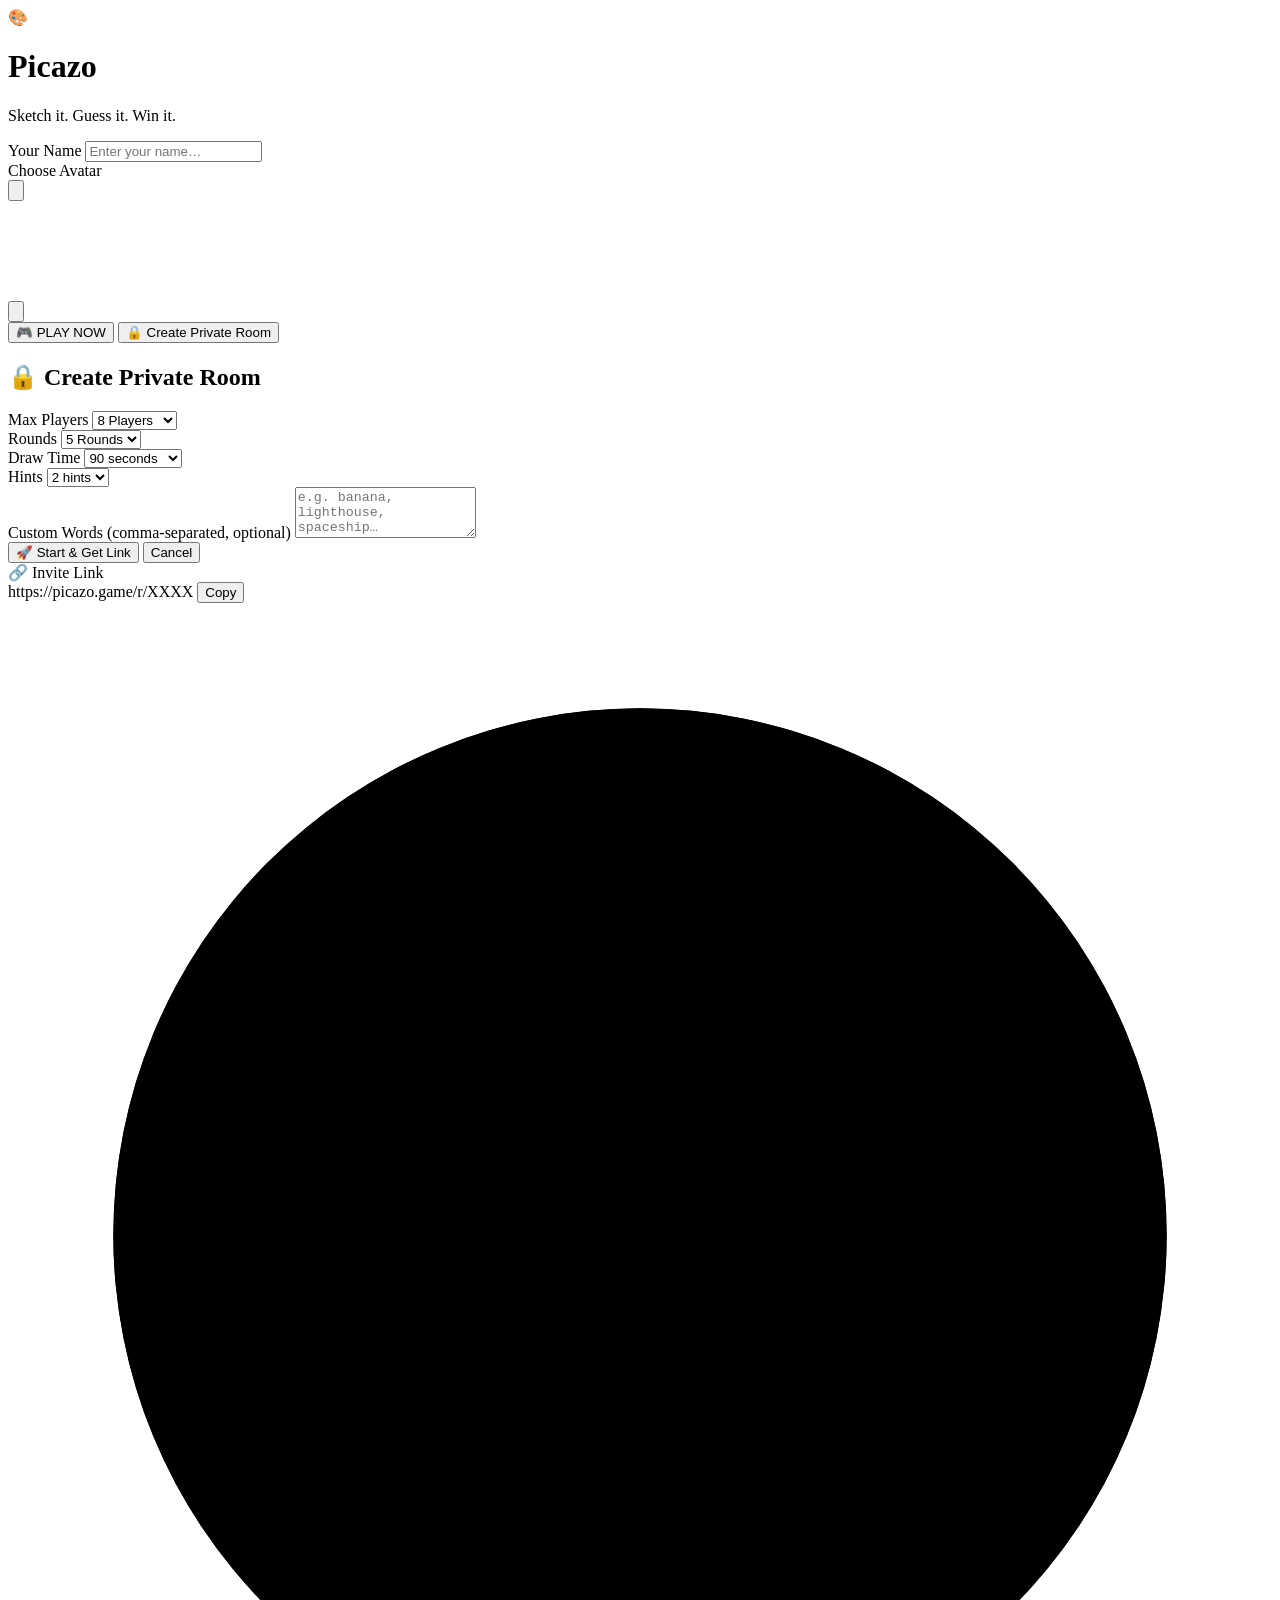
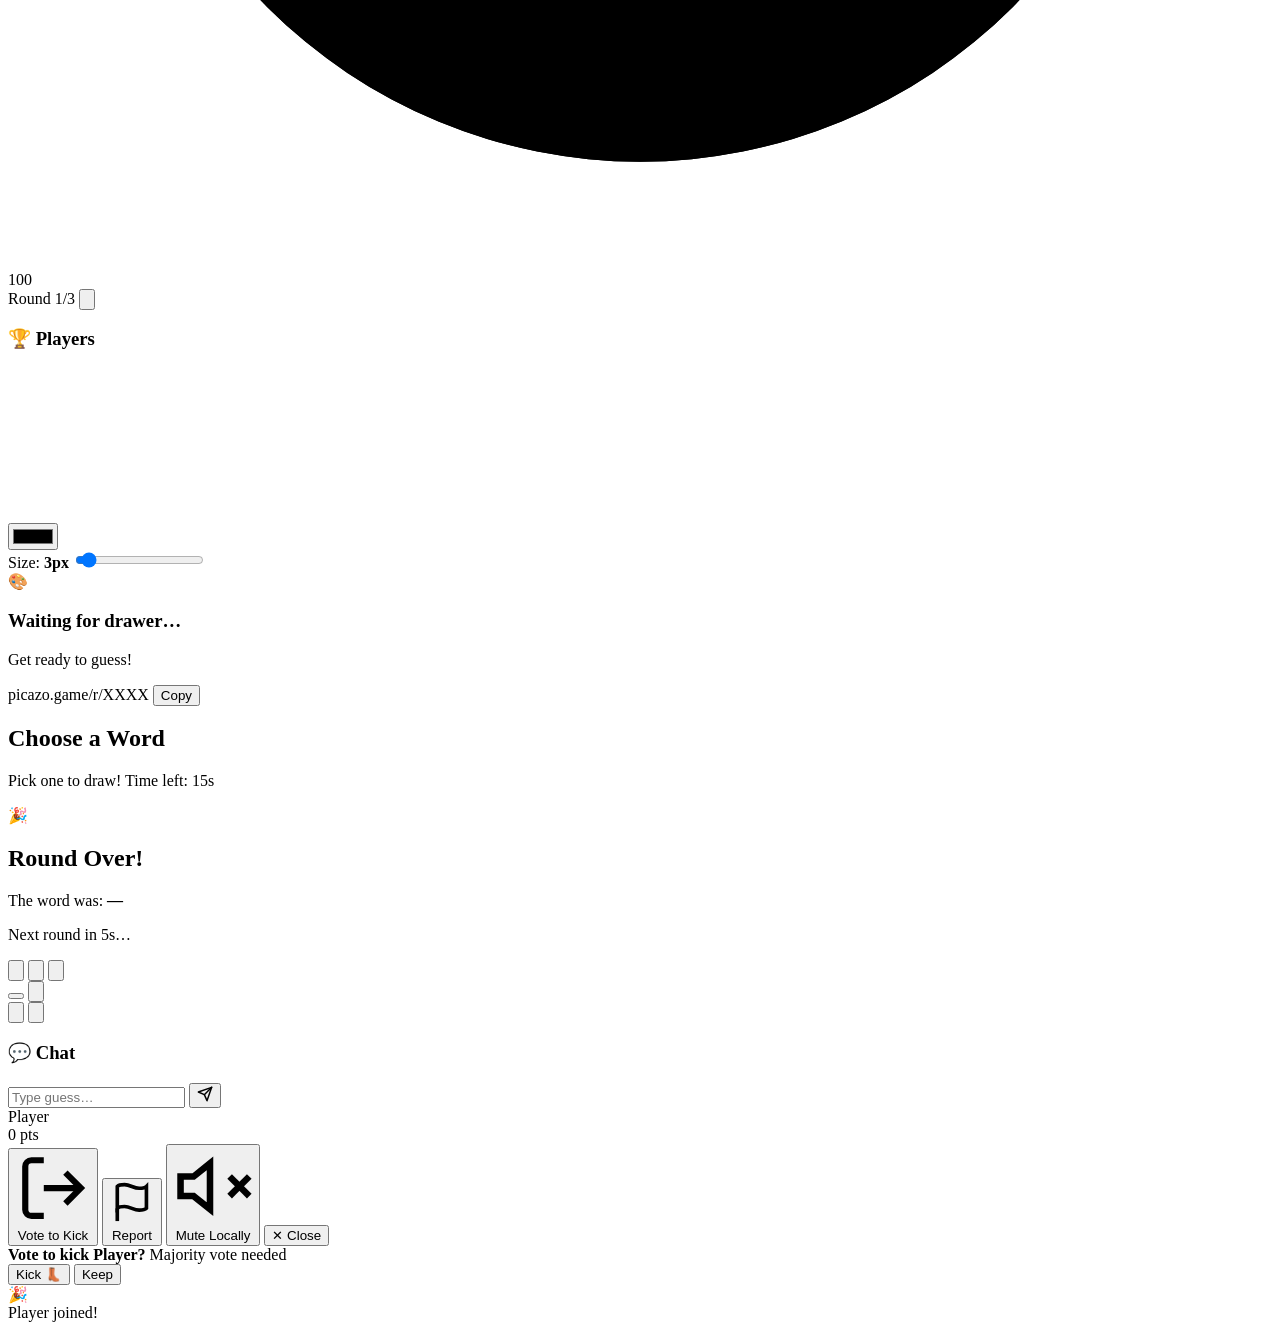
==== index.html @ 4d006937 "Rename index (3).html to index.html" ====
<!DOCTYPE html>
<html lang="en">
<head>
  <meta charset="UTF-8">
  <meta name="viewport" content="width=device-width, initial-scale=1.0, maximum-scale=1.0, user-scalable=no">
  <title>Picazo – Sketch it. Guess it. Win it.</title>
  <link rel="preconnect" href="https://fonts.googleapis.com">
  <link rel="preconnect" href="https://fonts.gstatic.com" crossorigin>
  <link href="https://fonts.googleapis.com/css2?family=Boogaloo&family=Nunito:wght@400;600;700;800;900&display=swap" rel="stylesheet">
  <link rel="stylesheet" href="style.css">
</head>
<body>

<div class="bg-blob blob-1"></div>
<div class="bg-blob blob-2"></div>
<div class="bg-blob blob-3"></div>

<div id="screen-lobby" class="screen active">
  <div class="lobby-card glass-strong">
    <div class="lobby-header">
      <div class="logo-wrap">
        <span class="logo-icon">🎨</span>
        <h1 class="logo-text">Picazo</h1>
      </div>
      <p class="lobby-tagline">Sketch it. Guess it. Win it.</p>
    </div>

    <div class="section-block">
      <label class="section-label">Your Name</label>
      <input id="inp-name" class="name-input" type="text" placeholder="Enter your name…" maxlength="16" autocomplete="off" spellcheck="false">
    </div>

    <div class="section-block">
      <label class="section-label">Choose Avatar</label>
      <div class="avatar-picker">
        <button id="btn-av-prev" class="av-arrow" aria-label="Previous">
          <svg viewBox="0 0 24 24" fill="none" stroke="currentColor" stroke-width="2.5" stroke-linecap="round" stroke-linejoin="round"><path d="M15 18l-6-6 6-6"/></svg>
        </button>
        <div id="av-frame" class="av-frame">
          <canvas id="av-canvas" width="96" height="96"></canvas>
        </div>
        <button id="btn-av-next" class="av-arrow" aria-label="Next">
          <svg viewBox="0 0 24 24" fill="none" stroke="currentColor" stroke-width="2.5" stroke-linecap="round" stroke-linejoin="round"><path d="M9 18l6-6-6-6"/></svg>
        </button>
      </div>
      <div id="av-dots" class="av-dots"></div>
    </div>

    <div class="section-block btn-stack">
      <button id="btn-play" class="primary-btn glow-btn">
        <span class="btn-icon">🎮</span> PLAY NOW
      </button>
      <button id="btn-private" class="secondary-btn">
        <span class="btn-icon">🔒</span> Create Private Room
      </button>
    </div>
  </div>
</div>

<div id="modal-private" class="modal-backdrop hidden">
  <div class="modal-card glass-strong">
    <h2 class="modal-title">🔒 Create Private Room</h2>

    <div class="modal-field">
      <label class="section-label">Max Players</label>
      <select id="priv-players" class="setting-sel wide">
        <option value="4">4 Players</option>
        <option value="6">6 Players</option>
        <option value="8" selected>8 Players</option>
        <option value="10">10 Players</option>
        <option value="12">12 Players</option>
      </select>
    </div>
    <div class="modal-field">
      <label class="section-label">Rounds</label>
      <select id="priv-rounds" class="setting-sel wide">
        <option value="3">3 Rounds</option>
        <option value="4">4 Rounds</option>
        <option value="5" selected>5 Rounds</option>
        <option value="6">6 Rounds</option>
        <option value="8">8 Rounds</option>
      </select>
    </div>
    <div class="modal-field">
      <label class="section-label">Draw Time</label>
      <select id="priv-time" class="setting-sel wide">
        <option value="90" selected>90 seconds</option>
        <option value="100">100 seconds</option>
        <option value="120">120 seconds</option>
        <option value="150">150 seconds</option>
      </select>
    </div>
    <div class="modal-field">
      <label class="section-label">Hints</label>
      <select id="priv-hints" class="setting-sel wide">
        <option value="0">None</option>
        <option value="1">1 hint</option>
        <option value="2" selected>2 hints</option>
        <option value="3">3 hints</option>
      </select>
    </div>
    <div class="modal-field">
      <label class="section-label">Custom Words (comma-separated, optional)</label>
      <textarea id="priv-words" class="custom-words-input" placeholder="e.g. banana, lighthouse, spaceship…" rows="3"></textarea>
    </div>

    <div class="modal-actions">
      <button id="btn-start-private" class="primary-btn glow-btn">
        🚀 Start &amp; Get Link
      </button>
      <button id="btn-cancel-private" class="cancel-btn">Cancel</button>
    </div>

    <div id="priv-invite-box" class="invite-box hidden">
      <span class="invite-label">🔗 Invite Link</span>
      <div class="invite-row">
        <span id="priv-link-txt" class="invite-link">https://picazo.game/r/XXXX</span>
        <button id="btn-copy-priv" class="copy-btn">Copy</button>
      </div>
    </div>
  </div>
</div>

<div id="screen-game" class="screen">

  <div class="game-header glass">
    <div class="timer-ring-wrap" id="timer-wrap">
      <svg class="timer-svg" viewBox="0 0 60 60">
        <circle class="t-bg" cx="30" cy="30" r="25"/>
        <circle id="t-fg" class="t-fg" cx="30" cy="30" r="25"/>
      </svg>
      <span id="timer-num" class="timer-num">100</span>
    </div>

    <div class="word-area">
      <div id="word-display" class="word-display"></div>
      <div id="word-meta" class="word-meta"></div>
    </div>

    <div class="header-right">
      <span id="round-badge" class="round-badge">Round 1/3</span>
      <button id="btn-mute" class="icon-btn" title="Mute/Unmute">
        <svg id="mute-icon" viewBox="0 0 24 24" fill="none" stroke="currentColor" stroke-width="2.2" stroke-linecap="round" stroke-linejoin="round">
          <polygon points="11 5 6 9 2 9 2 15 6 15 11 19 11 5"/>
          <path d="M19.07 4.93a10 10 0 0 1 0 14.14M15.54 8.46a5 5 0 0 1 0 7.07"/>
        </svg>
      </button>
    </div>
  </div>

  <div class="game-body">

    <div id="leaderboard-panel" class="panel glass">
      <h3 class="panel-title">🏆 Players</h3>
      <ul id="player-list" class="player-list"></ul>
    </div>

    <div class="canvas-col">
      <div id="canvas-wrap" class="canvas-wrap">
        <canvas id="game-canvas"></canvas>

        <div id="popup-color" class="tool-popup popup-over-canvas glass-strong hidden">
          <div id="color-palette" class="color-palette"></div>
          <input id="color-picker" type="color" class="native-picker" value="#000000">
        </div>

        <div id="popup-size" class="tool-popup popup-over-canvas glass-strong hidden">
          <label class="size-label-txt">Size: <strong id="size-val-txt">3px</strong></label>
          <input id="size-slider" class="size-slider" type="range" min="1" max="40" value="3">
          <div class="size-preview-wrap"><div id="size-preview" class="size-preview"></div></div>
        </div>

        <div id="overlay-waiting" class="overlay waiting-overlay hidden">
          <div class="overlay-inner">
            <span class="wait-spinner">🎨</span>
            <h3 id="wait-title">Waiting for drawer…</h3>
            <p id="wait-sub">Get ready to guess!</p>
            <div id="invite-box-wait" class="share-link-box hidden">
              <span id="share-link-txt" class="share-link-text">picazo.game/r/XXXX</span>
              <button id="btn-copy-link" class="copy-btn">Copy</button>
            </div>
          </div>
        </div>

        <div id="overlay-word-select" class="overlay word-select-overlay hidden">
          <div class="ws-inner">
            <div class="ws-header">
              <h2>Choose a Word</h2>
              <p>Pick one to draw! Time left: <span id="ws-timer" class="ws-clock">15</span>s</p>
            </div>
            <div class="ws-timer-bar-wrap"><div id="ws-timer-bar" class="ws-timer-bar"></div></div>
            <div id="ws-cards" class="ws-cards"></div>
          </div>
        </div>

        <div id="overlay-round-end" class="overlay round-end-overlay hidden">
          <div class="re-inner glass-strong">
            <div id="re-emoji" class="re-emoji">🎉</div>
            <h2 id="re-title">Round Over!</h2>
            <p id="re-word">The word was: <strong id="re-word-val">—</strong></p>
            <div id="re-scores" class="re-scores"></div>
            <p class="re-next" id="re-next">Next round in <span id="re-countdown">5</span>s…</p>
          </div>
        </div>
      </div>

      <div class="toolbar-container">
        <div id="toolbar" class="toolbar-glass">
          <button class="tool-btn active" id="tool-pencil" data-tool="pencil" title="Pencil">
            <svg viewBox="0 0 24 24" fill="none" stroke="currentColor" stroke-width="2" stroke-linecap="round"><path d="M17 3a2.828 2.828 0 1 1 4 4L7.5 20.5 2 22l1.5-5.5L17 3z"/></svg>
          </button>
          
          <button class="tool-btn" id="tool-fill" data-tool="fill" title="Fill">
            <svg viewBox="0 0 24 24" fill="none" stroke="currentColor" stroke-width="2" stroke-linecap="round"><path d="M19 11l-8-8-8.5 8.5a5.5 5.5 0 0 0 7.78 7.78L19 11z"/><path d="M20 23a3 3 0 0 0 0-6h-1l-3-3"/></svg>
          </button>
          
          <button class="tool-btn" id="tool-eraser" data-tool="eraser" title="Eraser">
            <svg viewBox="0 0 24 24" fill="none" stroke="currentColor" stroke-width="2" stroke-linecap="round"><path d="M20 20H7L3 16l10-10 7 7-3.5 3.5"/><path d="M6.5 17.5l4-4"/></svg>
          </button>

          <div class="tool-divider"></div>

          <button class="tool-btn color-btn" id="btn-color-popup" title="Colors">
            <div id="color-indicator" class="color-indicator-ring" style="background:#000"></div>
          </button>

          <button class="tool-btn" id="btn-size-popup" title="Brush Size">
            <svg viewBox="0 0 24 24" fill="currentColor"><circle cx="12" cy="12" r="5"/></svg>
          </button>

          <div class="tool-divider"></div>

          <button class="tool-btn" id="tool-undo" title="Undo">
            <svg viewBox="0 0 24 24" fill="none" stroke="currentColor" stroke-width="2" stroke-linecap="round"><polyline points="9 14 4 9 9 4"/><path d="M20 20v-7a4 4 0 0 0-4-4H4"/></svg>
          </button>
          <button class="tool-btn danger" id="tool-clear" title="Clear Canvas">
            <svg viewBox="0 0 24 24" fill="none" stroke="currentColor" stroke-width="2" stroke-linecap="round"><polyline points="3 6 5 6 21 6"/><path d="M19 6l-1 14H6L5 6"/><path d="M10 11v6"/><path d="M14 11v6"/><path d="M9 6V4h6v2"/></svg>
          </button>
        </div>
      </div>
    </div>

    <div id="chat-panel" class="panel glass">
      <h3 class="panel-title">💬 Chat</h3>
      <div id="chat-messages" class="chat-messages"></div>
      <div class="chat-form">
        <input id="chat-input" class="chat-input" type="text" placeholder="Type guess…" maxlength="60" autocomplete="off">
        <button id="btn-chat-send" class="chat-send-btn" title="Send">
          <svg viewBox="0 0 24 24" fill="none" stroke="currentColor" stroke-width="2.2" stroke-linecap="round" stroke-linejoin="round" style="width:16px;height:16px;"><line x1="22" y1="2" x2="11" y2="13"></line><polygon points="22 2 15 22 11 13 2 9 22 2"></polygon></svg>
        </button>
      </div>
    </div>

  </div></div><div id="context-menu" class="context-menu glass-strong hidden">
  <div class="ctx-head">
    <div id="ctx-av" class="ctx-av"></div>
    <div>
      <div id="ctx-name" class="ctx-name">Player</div>
      <div id="ctx-pts" class="ctx-pts">0 pts</div>
    </div>
  </div>
  <button class="ctx-btn" id="ctx-kick">
    <svg viewBox="0 0 24 24" fill="none" stroke="currentColor" stroke-width="2"><path d="M9 21H5a2 2 0 0 1-2-2V5a2 2 0 0 1 2-2h4"/><polyline points="16 17 21 12 16 7"/><line x1="21" y1="12" x2="9" y2="12"/></svg>
    Vote to Kick
  </button>
  <button class="ctx-btn" id="ctx-report">
    <svg viewBox="0 0 24 24" fill="none" stroke="currentColor" stroke-width="2"><path d="M4 15s1-1 4-1 5 2 8 2 4-1 4-1V3s-1 1-4 1-5-2-8-2-4 1-4 1z"/><line x1="4" y1="22" x2="4" y2="15"/></svg>
    Report
  </button>
  <button class="ctx-btn" id="ctx-mute">
    <svg viewBox="0 0 24 24" fill="none" stroke="currentColor" stroke-width="2"><polygon points="11 5 6 9 2 9 2 15 6 15 11 19 11 5"/><line x1="23" y1="9" x2="17" y2="15"/><line x1="17" y1="9" x2="23" y2="15"/></svg>
    Mute Locally
  </button>
  <button class="ctx-btn ctx-close" id="ctx-close">✕ Close</button>
</div>

<div id="vote-banner" class="vote-banner glass-strong hidden">
  <div class="vote-banner-body">
    <strong id="vote-title">Vote to kick Player?</strong>
    <span id="vote-sub">Majority vote needed</span>
  </div>
  <button id="btn-vote-yes" class="vote-kick-btn">Kick 👢</button>
  <button id="btn-vote-no" class="vote-keep-btn">Keep</button>
</div>

<div id="event-popup" class="event-popup hidden">
  <div class="event-popup-inner">
    <span id="event-popup-icon" class="event-icon">🎉</span>
    <div id="event-popup-msg" class="event-msg">Player joined!</div>
  </div>
</div>

<div id="toast-container" class="toast-container"></div>

<script src="script.js"></script>
</body>
</html>
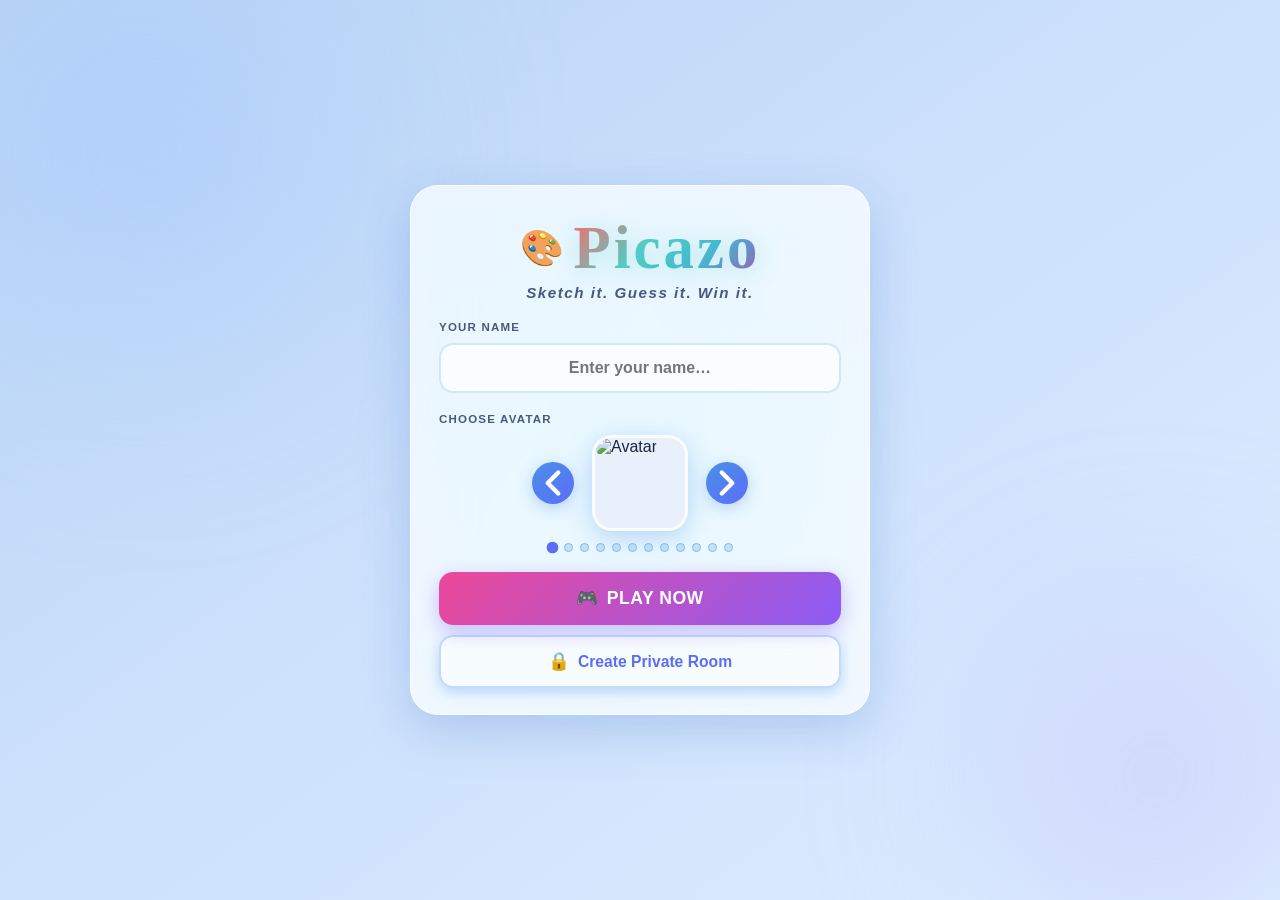
==== commit 54680e3d: "Update index.html" ====
--- a/index.html
+++ b/index.html
@@ -36,9 +36,10 @@
         <button id="btn-av-prev" class="av-arrow" aria-label="Previous">
           <svg viewBox="0 0 24 24" fill="none" stroke="currentColor" stroke-width="2.5" stroke-linecap="round" stroke-linejoin="round"><path d="M15 18l-6-6 6-6"/></svg>
         </button>
-        <div id="av-frame" class="av-frame">
-          <canvas id="av-canvas" width="96" height="96"></canvas>
-        </div>
+                <div id="av-frame" class="av-frame">
+          <img id="av-img" src="" alt="Avatar" style="width: 100%; height: 100%; object-fit: cover; border-radius: inherit;">
+        </div>
+
         <button id="btn-av-next" class="av-arrow" aria-label="Next">
           <svg viewBox="0 0 24 24" fill="none" stroke="currentColor" stroke-width="2.5" stroke-linecap="round" stroke-linejoin="round"><path d="M9 18l6-6-6-6"/></svg>
         </button>
--- a/style.css
+++ b/style.css
@@ -0,0 +1,1019 @@
+/* ================================================================
+   PICAZO — style.css  v3.0
+   Glassmorphism · Fluid Animations · Mobile-First
+================================================================ */
+
+/* ── Google Fonts fallback ── */
+@import url('https://fonts.googleapis.com/css2?family=Boogaloo&family=Nunito:wght@400;600;700;800;900&display=swap');
+
+*, *::before, *::after { box-sizing: border-box; margin: 0; padding: 0; }
+
+:root {
+  --blue:        #4a8fe8;
+  --blue-light:  #7db8f7;
+  --blue-glow:   rgba(74,143,232,0.35);
+  --indigo:      #5c6ef8;
+  --indigo-glow: rgba(92,110,248,0.30);
+  --green:       #2ecc87;
+  --green-glow:  rgba(46,204,135,0.38);
+  --red:         #f0525e;
+  --red-glow:    rgba(240,82,94,0.40);
+  --gold:        #f4b942;
+  --purple:      #a855f7;
+  --purple-glow: rgba(168,85,247,0.35);
+
+  --bg:          #cfe0f7;
+  --glass:       rgba(255,255,255,0.48);
+  --glass-s:     rgba(255,255,255,0.72);
+  --glass-b:     rgba(255,255,255,0.90);
+  --border:      rgba(255,255,255,0.80);
+  --shadow:      0 8px 32px rgba(60,110,200,0.16);
+  --shadow-deep: 0 16px 48px rgba(60,110,200,0.24);
+  --shadow-glow: 0 0 30px rgba(92,110,248,0.22);
+
+  --txt:         #1a2540;
+  --txt-mid:     #4a5880;
+  --txt-light:   #8598bc;
+
+  --radius:      20px;
+  --radius-md:   14px;
+  --radius-sm:   10px;
+  --radius-pill: 100px;
+  --spring:      cubic-bezier(0.34, 1.56, 0.64, 1);
+  --ease-out:    cubic-bezier(0.22, 1, 0.36, 1);
+  --transition:  all 0.3s var(--spring);
+
+  --f-display: 'Boogaloo', cursive;
+  --f-body:    'Nunito', sans-serif;
+}
+
+html, body {
+  width: 100%; height: 100%;
+  overflow: hidden;
+  font-family: var(--f-body);
+  background: linear-gradient(145deg, #b8d4f5 0%, #cce0fc 45%, #ddeeff 100%);
+  color: var(--txt);
+  -webkit-font-smoothing: antialiased;
+  -webkit-tap-highlight-color: transparent;
+  user-select: none;
+}
+
+/* ── Background Blobs ── */
+.bg-blob {
+  position: fixed; border-radius: 50%;
+  filter: blur(90px); pointer-events: none;
+  z-index: 0; opacity: 0.5;
+}
+.blob-1 {
+  width: 600px; height: 600px;
+  background: radial-gradient(circle, #a0c8ff, transparent 70%);
+  top: -150px; left: -150px;
+  animation: blobDrift 14s ease-in-out infinite alternate;
+}
+.blob-2 {
+  width: 450px; height: 450px;
+  background: radial-gradient(circle, #c0b0f8, transparent 70%);
+  bottom: -100px; right: -100px;
+  animation: blobDrift 18s ease-in-out infinite alternate-reverse;
+}
+.blob-3 {
+  width: 300px; height: 300px;
+  background: radial-gradient(circle, #a0e8d8, transparent 70%);
+  top: 50%; left: 50%;
+  transform: translate(-50%,-50%);
+  animation: blobDrift 22s ease-in-out infinite alternate;
+}
+@keyframes blobDrift {
+  from { transform: translate(0,0) scale(1); }
+  to   { transform: translate(40px,30px) scale(1.12); }
+}
+
+/* ── Glass helpers ── */
+.glass {
+  background: var(--glass);
+  backdrop-filter: blur(20px) saturate(180%);
+  -webkit-backdrop-filter: blur(20px) saturate(180%);
+  border: 1.5px solid var(--border);
+  box-shadow: var(--shadow);
+}
+.glass-strong {
+  background: var(--glass-s);
+  backdrop-filter: blur(28px) saturate(200%);
+  -webkit-backdrop-filter: blur(28px) saturate(200%);
+  border: 1.5px solid var(--border);
+  box-shadow: var(--shadow-deep);
+}
+.hidden { display: none !important; }
+
+/* ════════════════════════════════════════════
+   SCREENS
+════════════════════════════════════════════ */
+.screen {
+  position: fixed; inset: 0; z-index: 10;
+  display: none; flex-direction: column;
+}
+.screen.active { display: flex; align-items: center; justify-content: center; }
+#screen-game.active {
+  align-items: stretch; justify-content: stretch;
+  padding: 8px; gap: 8px;
+}
+
+/* ════════════════════════════════════════════
+   LOBBY
+════════════════════════════════════════════ */
+.lobby-card {
+  border-radius: 28px;
+  padding: 32px 28px 26px;
+  width: 100%; max-width: 460px;
+  display: flex; flex-direction: column;
+  align-items: center; gap: 20px;
+  position: relative; z-index: 1;
+  animation: cardPop 0.6s var(--spring) both;
+}
+@keyframes cardPop {
+  from { opacity: 0; transform: translateY(30px) scale(0.92); }
+  to   { opacity: 1; transform: translateY(0) scale(1); }
+}
+
+.lobby-header { text-align: center; }
+.logo-wrap { display: flex; align-items: center; justify-content: center; gap: 10px; }
+.logo-icon { font-size: 2.2rem; animation: iconWiggle 3s ease-in-out infinite; }
+@keyframes iconWiggle {
+  0%,100% { transform: rotate(-5deg); }
+  50%      { transform: rotate(8deg) scale(1.08); }
+}
+
+.logo-text {
+  font-family: var(--f-display);
+  font-size: 3.8rem;
+  letter-spacing: 3px;
+  background: linear-gradient(135deg, #FF6B6B 0%, #4ECDC4 40%, #45B7D1 70%, #9b59b6 100%);
+  -webkit-background-clip: text;
+  -webkit-text-fill-color: transparent;
+  background-clip: text;
+  filter: drop-shadow(0 3px 12px rgba(78, 205, 196, 0.4));
+  line-height: 1;
+}
+
+.lobby-tagline {
+  font-size: 0.95rem;
+  font-weight: 800;
+  color: var(--txt-mid);
+  letter-spacing: 1.5px;
+  margin-top: 6px;
+  font-style: italic;
+  animation: sharpGlow 3s ease-in-out infinite;
+}
+
+@keyframes sharpGlow {
+  0%, 100% { text-shadow: 0 0 4px rgba(74,143,232,0.2); color: var(--txt-mid); }
+  50% { text-shadow: 0 0 15px rgba(92,110,248,0.9), 0 0 30px rgba(92,110,248,0.6); color: var(--indigo); }
+}
+
+.section-block {
+  width: 100%;
+  display: flex; flex-direction: column;
+  align-items: center; gap: 10px;
+}
+.section-label {
+  font-size: 0.72rem; font-weight: 800;
+  color: var(--txt-mid); text-transform: uppercase;
+  letter-spacing: 1.2px; align-self: flex-start;
+}
+
+.name-input {
+  width: 100%;
+  padding: 14px 18px;
+  border-radius: var(--radius-md);
+  border: 2px solid rgba(74,143,232,0.22);
+  background: rgba(255,255,255,0.75);
+  font-family: var(--f-body); font-size: 1rem; font-weight: 700;
+  color: var(--txt); outline: none;
+  text-align: center;
+  transition: border 0.25s, box-shadow 0.25s, transform 0.2s var(--spring);
+}
+.name-input:focus {
+  border: 2px solid var(--indigo);
+  box-shadow: 0 0 0 4px var(--indigo-glow);
+  transform: scale(1.01);
+}
+.name-input.shake { animation: shake 0.4s ease; }
+@keyframes shake {
+  0%,100%{transform:translateX(0)} 20%{transform:translateX(-8px)} 40%{transform:translateX(8px)} 60%{transform:translateX(-6px)} 80%{transform:translateX(6px)}
+}
+
+/* Avatar picker */
+.avatar-picker { display: flex; align-items: center; gap: 18px; }
+.av-arrow {
+  width: 42px; height: 42px; border-radius: 50%;
+  border: none;
+  background: linear-gradient(135deg, var(--blue), var(--indigo));
+  color: #fff; font-size: 1.4rem;
+  cursor: pointer; display: flex; align-items: center; justify-content: center;
+  box-shadow: 0 4px 16px var(--blue-glow);
+  transition: var(--transition); flex-shrink: 0;
+}
+.av-arrow:hover { transform: scale(1.18); box-shadow: 0 6px 22px var(--indigo-glow); }
+.av-arrow:active { transform: scale(0.90); }
+.av-frame {
+  width: 96px; height: 96px; border-radius: 20px;
+  overflow: hidden;
+  border: 3px solid var(--border);
+  box-shadow: 0 6px 24px var(--blue-glow);
+  background: #e8f0fc; flex-shrink: 0;
+  transition: box-shadow 0.3s, transform 0.3s var(--spring);
+}
+.av-frame.glow {
+  box-shadow: 0 0 0 3px var(--indigo), 0 8px 28px var(--indigo-glow);
+  transform: scale(1.06);
+}
+#av-canvas { display: block; }
+.av-dots { display: flex; gap: 7px; margin-top: 2px; flex-wrap: wrap; justify-content: center; }
+.av-dot {
+  width: 9px; height: 9px; border-radius: 50%;
+  background: rgba(74,143,232,0.22);
+  border: 1.5px solid var(--blue-light);
+  cursor: pointer;
+  transition: var(--transition);
+  padding: 0;
+}
+.av-dot.active { background: var(--indigo); border-color: var(--indigo); transform: scale(1.3); }
+.av-dot:hover { transform: scale(1.2); }
+
+/* Settings */
+.settings-row {
+  flex-direction: row !important;
+  justify-content: space-between;
+  gap: 10px;
+}
+.setting-item { display: flex; flex-direction: column; gap: 5px; flex: 1; }
+.setting-label { font-size: 0.68rem; font-weight: 800; color: var(--txt-mid); text-transform: uppercase; letter-spacing: 1px; }
+.setting-sel, .setting-sel.wide {
+  padding: 10px 10px;
+  border-radius: var(--radius-sm);
+  border: 1.5px solid rgba(74,143,232,0.22);
+  background: rgba(255,255,255,0.7);
+  font-family: var(--f-body); font-size: 0.82rem; font-weight: 700;
+  color: var(--txt); outline: none; cursor: pointer;
+  transition: border 0.2s, box-shadow 0.2s;
+  width: 100%;
+}
+.setting-sel:focus { border-color: var(--indigo); box-shadow: 0 0 0 3px var(--indigo-glow); }
+
+/* Buttons */
+.btn-stack { gap: 10px !important; }
+
+.primary-btn {
+  width: 100%; padding: 16px;
+  border-radius: var(--radius-md);
+  border: none;
+  background: linear-gradient(135deg, #ec4899, #8b5cf6, #3b82f6);
+  background-size: 200% 200%;
+  color: white; font-weight: 900; font-size: 1.1rem;
+  font-family: var(--f-body);
+  cursor: pointer;
+  box-shadow: 0 6px 20px rgba(139,92,246,0.40);
+  transition: transform 0.2s var(--spring), box-shadow 0.3s;
+  display: flex; align-items: center; justify-content: center; gap: 8px;
+  letter-spacing: 0.5px;
+  animation: gradShift 5s ease infinite;
+}
+@keyframes gradShift {
+  0%   { background-position: 0% 50%; }
+  50%  { background-position: 100% 50%; }
+  100% { background-position: 0% 50%; }
+}
+.primary-btn:hover { transform: translateY(-3px) scale(1.02); box-shadow: 0 10px 30px rgba(139,92,246,0.55); }
+.primary-btn:active { transform: scale(0.96); box-shadow: 0 3px 12px rgba(139,92,246,0.30); }
+
+/* Glowing effect on hover/click */
+.glow-btn {
+  position: relative; overflow: hidden;
+}
+.glow-btn::before {
+  content: '';
+  position: absolute; inset: -2px;
+  border-radius: inherit;
+  background: linear-gradient(135deg, #f97316, #ec4899, #8b5cf6, #3b82f6);
+  opacity: 0;
+  z-index: -1;
+  filter: blur(12px);
+  transition: opacity 0.3s;
+}
+.glow-btn:hover::before { opacity: 0.7; }
+.glow-btn:active::before { opacity: 1; }
+
+.glow-btn::after {
+  content: '';
+  position: absolute; inset: -4px;
+  border-radius: inherit;
+  background: linear-gradient(135deg, #ec4899, #8b5cf6);
+  opacity: 0;
+  z-index: -2;
+  animation: pulseRing 2.5s ease-in-out infinite;
+}
+@keyframes pulseRing {
+  0%,100% { opacity: 0; transform: scale(1); }
+  50%      { opacity: 0.3; transform: scale(1.04); }
+}
+
+.secondary-btn {
+  width: 100%; padding: 14px;
+  border-radius: var(--radius-md);
+  border: 2px solid rgba(74,143,232,0.30);
+  background: rgba(255,255,255,0.55);
+  color: var(--indigo); font-weight: 800; font-size: 0.98rem;
+  font-family: var(--f-body);
+  cursor: pointer;
+  box-shadow: 0 4px 14px var(--blue-glow);
+  transition: var(--transition);
+  display: flex; align-items: center; justify-content: center; gap: 8px;
+}
+.secondary-btn:hover { transform: translateY(-2px) scale(1.02); background: rgba(255,255,255,0.75); box-shadow: 0 8px 22px var(--indigo-glow); border-color: var(--indigo); }
+.secondary-btn:active { transform: scale(0.97); }
+.btn-icon { font-size: 1.1rem; }
+
+/* ════════════════════════════════════════════
+   PRIVATE ROOM MODAL
+════════════════════════════════════════════ */
+.modal-backdrop {
+  position: fixed; inset: 0; z-index: 100;
+  display: flex; align-items: center; justify-content: center;
+  background: rgba(180,210,255,0.35);
+  backdrop-filter: blur(10px);
+  -webkit-backdrop-filter: blur(10px);
+  animation: fadeIn 0.2s ease;
+}
+.modal-backdrop.hidden { display: none !important; }
+@keyframes fadeIn { from{opacity:0} to{opacity:1} }
+
+.modal-card {
+  border-radius: 24px;
+  padding: 28px 26px;
+  width: 92%; max-width: 420px;
+  display: flex; flex-direction: column; gap: 14px;
+  animation: cardPop 0.4s var(--spring) both;
+  max-height: 90dvh; overflow-y: auto;
+}
+.modal-title {
+  font-family: var(--f-display);
+  font-size: 1.6rem; color: var(--txt);
+  text-align: center; letter-spacing: 1px;
+}
+.modal-field { display: flex; flex-direction: column; gap: 5px; width: 100%; }
+.custom-words-input {
+  width: 100%; padding: 10px 14px;
+  border-radius: var(--radius-sm);
+  border: 1.5px solid rgba(74,143,232,0.22);
+  background: rgba(255,255,255,0.75);
+  font-family: var(--f-body); font-size: 0.85rem; color: var(--txt);
+  outline: none; resize: vertical;
+  transition: border 0.2s, box-shadow 0.2s;
+}
+.custom-words-input:focus { border-color: var(--indigo); box-shadow: 0 0 0 3px var(--indigo-glow); }
+.modal-actions { display: flex; flex-direction: column; gap: 10px; }
+.cancel-btn {
+  padding: 12px; border-radius: var(--radius-md);
+  border: none; background: rgba(255,255,255,0.45);
+  font-family: var(--f-body); font-size: 0.9rem; font-weight: 700;
+  color: var(--txt-mid); cursor: pointer;
+  transition: var(--transition);
+}
+.cancel-btn:hover { background: rgba(255,255,255,0.7); color: var(--txt); }
+.invite-box {
+  background: rgba(255,255,255,0.6);
+  border-radius: var(--radius-sm);
+  padding: 12px 14px;
+  display: flex; flex-direction: column; gap: 8px;
+  border: 1.5px solid var(--border);
+}
+.invite-label { font-size: 0.75rem; font-weight: 800; color: var(--txt-mid); }
+.invite-row { display: flex; gap: 8px; align-items: center; }
+.invite-link {
+  font-size: 0.82rem; font-weight: 700; color: var(--blue);
+  flex: 1; overflow: hidden; text-overflow: ellipsis; white-space: nowrap;
+}
+.copy-btn {
+  padding: 6px 14px; border-radius: var(--radius-pill);
+  border: none;
+  background: linear-gradient(135deg, var(--blue), var(--indigo));
+  color: #fff; font-family: var(--f-body); font-size: 0.78rem; font-weight: 800;
+  cursor: pointer; white-space: nowrap;
+  transition: var(--transition);
+  box-shadow: 0 3px 10px var(--blue-glow);
+}
+.copy-btn:hover { transform: scale(1.07); box-shadow: 0 5px 16px var(--indigo-glow); }
+
+/* ════════════════════════════════════════════
+   GAME HEADER
+════════════════════════════════════════════ */
+.game-header {
+  flex: 0 0 auto;
+  border-radius: var(--radius);
+  display: flex; align-items: center;
+  justify-content: space-between;
+  padding: 8px 16px;
+  gap: 12px;
+  min-height: 60px;
+  animation: slideDown 0.5s var(--spring) both;
+}
+@keyframes slideDown { from{opacity:0;transform:translateY(-20px)} to{opacity:1;transform:translateY(0)} }
+
+/* Timer Ring */
+.timer-ring-wrap {
+  width: 52px; height: 52px;
+  position: relative; flex-shrink: 0;
+}
+.timer-svg {
+  width: 100%; height: 100%;
+  transform: rotate(-90deg);
+}
+.t-bg {
+  fill: none; stroke: rgba(74,143,232,0.15); stroke-width: 4;
+}
+.t-fg {
+  fill: none; stroke: var(--blue); stroke-width: 4;
+  stroke-linecap: round;
+  stroke-dasharray: 157;
+  stroke-dashoffset: 0;
+  transition: stroke-dashoffset 1s linear, stroke 0.5s ease;
+}
+.t-fg.warn { stroke: var(--red); }
+.timer-num {
+  position: absolute; inset: 0;
+  display: flex; align-items: center; justify-content: center;
+  font-family: var(--f-display); font-size: 1rem; font-weight: bold;
+  color: var(--blue);
+  transition: color 0.5s;
+}
+.timer-num.warn {
+  color: var(--red);
+  animation: timerShake 0.4s ease-in-out infinite;
+}
+@keyframes timerShake {
+  0%,100% { transform: translateX(0) rotate(0deg); }
+  25%      { transform: translateX(-2px) rotate(-3deg); }
+  75%      { transform: translateX(2px)  rotate(3deg); }
+}
+
+/* Word Display */
+.word-area {
+  flex: 1; display: flex; flex-direction: column;
+  align-items: center; gap: 3px; min-width: 0;
+}
+.word-display {
+  display: flex; gap: 4px; align-items: flex-end;
+  flex-wrap: wrap; justify-content: center;
+}
+.wb-group { display: flex; flex-direction: column; align-items: center; gap: 3px; }
+.wb-char {
+  font-family: var(--f-display); font-size: 1.35rem;
+  color: var(--txt); min-width: 18px; text-align: center;
+  transition: all 0.3s var(--spring);
+}
+.wb-char.reveal { animation: charPop 0.4s var(--spring); color: var(--indigo); }
+@keyframes charPop { 0%{transform:scale(0) rotate(-15deg);opacity:0} 100%{transform:scale(1) rotate(0deg);opacity:1} }
+.wb-line { height: 3px; background: var(--txt); border-radius: 2px; }
+.word-meta { font-size: 0.68rem; color: var(--txt-light); font-weight: 700; }
+
+/* Header right */
+.header-right { display: flex; align-items: center; gap: 8px; flex-shrink: 0; }
+.round-badge {
+  padding: 4px 10px; border-radius: var(--radius-pill);
+  background: rgba(74,143,232,0.15);
+  border: 1.5px solid rgba(74,143,232,0.22);
+  font-size: 0.72rem; font-weight: 800; color: var(--indigo);
+  white-space: nowrap;
+}
+.icon-btn {
+  width: 38px; height: 38px; border-radius: 50%;
+  border: 1.5px solid var(--border);
+  background: rgba(255,255,255,0.5);
+  color: var(--txt-mid); cursor: pointer;
+  display: flex; align-items: center; justify-content: center;
+  transition: var(--transition);
+}
+.icon-btn:hover { background: rgba(255,255,255,0.85); transform: scale(1.1); color: var(--txt); }
+.icon-btn:active { transform: scale(0.92); }
+.icon-btn svg { width: 18px; height: 18px; }
+
+/* ════════════════════════════════════════════
+   GAME BODY
+════════════════════════════════════════════ */
+.game-body {
+  flex: 1; min-height: 0;
+  display: flex; gap: 8px;
+}
+
+/* ── Panels (LB + Chat) ── */
+.panel {
+  border-radius: var(--radius);
+  display: flex; flex-direction: column;
+  overflow: hidden; min-height: 0;
+  padding: 10px;
+  animation: slideUp 0.5s var(--spring) both;
+}
+@keyframes slideUp { from{opacity:0;transform:translateY(20px)} to{opacity:1;transform:translateY(0)} }
+.panel-title {
+  font-size: 0.8rem; font-weight: 800;
+  color: var(--txt-mid); text-align: center;
+  flex-shrink: 0; margin-bottom: 8px;
+  text-transform: uppercase; letter-spacing: 0.8px;
+}
+
+/* Leaderboard */
+#leaderboard-panel { width: 160px; flex-shrink: 0; }
+.player-list {
+  flex: 1; overflow-y: auto; list-style: none;
+  display: flex; flex-direction: column; gap: 5px;
+}
+.player-list::-webkit-scrollbar { width: 3px; }
+.player-list::-webkit-scrollbar-thumb { background: rgba(74,143,232,0.25); border-radius: 3px; }
+
+.player-item {
+  display: flex; align-items: center; gap: 7px;
+  padding: 7px 8px;
+  background: rgba(255,255,255,0.55);
+  border-radius: var(--radius-sm);
+  border: 1px solid rgba(255,255,255,0.7);
+  transition: var(--transition);
+  cursor: pointer;
+  animation: itemIn 0.35s var(--spring) both;
+}
+@keyframes itemIn { from{opacity:0;transform:translateX(-12px)} to{opacity:1;transform:translateX(0)} }
+.player-item:hover { background: rgba(255,255,255,0.8); transform: translateX(3px); }
+.player-item.is-drawing { border-left: 3px solid var(--indigo); }
+.player-item.guessed { border-left: 3px solid var(--green); }
+
+.pi-rank { font-size: 0.75rem; font-weight: 800; color: var(--txt-light); flex-shrink: 0; min-width: 16px; text-align: center; }
+.pi-rank.gold { color: #f4b942; }
+.pi-rank.silver { color: #94a3b8; }
+.pi-rank.bronze { color: #cd7c3a; }
+.pi-av { width: 30px; height: 30px; border-radius: 8px; overflow: hidden; flex-shrink: 0; border: 1.5px solid var(--border); }
+.pi-av canvas { display: block; }
+.pi-info { flex: 1; min-width: 0; }
+.pi-name { font-size: 0.75rem; font-weight: 800; color: var(--txt); white-space: nowrap; overflow: hidden; text-overflow: ellipsis; }
+.pi-score { font-size: 0.68rem; color: var(--txt-light); font-weight: 700; }
+.pi-badge { font-size: 0.75rem; flex-shrink: 0; }
+
+/* ── Canvas Column ── */
+.canvas-col {
+  flex: 1; min-width: 0; display: flex;
+  flex-direction: column; gap: 8px;
+}
+.canvas-wrap {
+  flex: 1; min-height: 0;
+  border-radius: var(--radius);
+  overflow: hidden; position: relative;
+  background: white;
+  box-shadow: 0 4px 24px rgba(0,0,0,0.10);
+  animation: canvasIn 0.5s var(--spring) 0.1s both;
+}
+@keyframes canvasIn { from{opacity:0;transform:scale(0.97)} to{opacity:1;transform:scale(1)} }
+#game-canvas {
+  display: block; width: 100%; height: 100%;
+  touch-action: none; cursor: crosshair;
+}
+#game-canvas.eraser { cursor: cell; }
+
+/* ── TOOLBAR (Centered Layout) ── */
+.toolbar-container {
+  display: flex;
+  justify-content: center;
+  width: 100%;
+  flex-shrink: 0;
+}
+
+.toolbar-glass {
+  border-radius: var(--radius-md);
+  padding: 8px 12px;
+  display: inline-flex; align-items: center;
+  gap: 6px;
+  position: relative;
+  overflow: visible;
+  min-height: 52px;
+  background: var(--glass-s);
+  backdrop-filter: blur(28px) saturate(200%);
+  -webkit-backdrop-filter: blur(28px) saturate(200%);
+  border: 1.5px solid var(--border);
+  box-shadow: var(--shadow);
+}
+.toolbar-glass .tool-btn {
+  width: 38px; height: 38px; border-radius: 10px;
+  border: 1px solid rgba(255,255,255,0.4);
+  background: rgba(255,255,255,0.5);
+  color: var(--txt-mid);
+  cursor: pointer; display: flex; align-items: center; justify-content: center;
+  transition: var(--transition); flex-shrink: 0;
+}
+.toolbar-glass .tool-btn svg { width: 17px; height: 17px; }
+.toolbar-glass .tool-btn:hover {
+  background: rgba(255,255,255,0.9);
+  color: var(--txt);
+  transform: translateY(-2px) scale(1.08);
+}
+.toolbar-glass .tool-btn:active { transform: scale(0.92); }
+.toolbar-glass .tool-btn.active {
+  background: linear-gradient(135deg, var(--blue), var(--indigo));
+  color: #fff; border-color: transparent;
+  box-shadow: 0 4px 14px var(--indigo-glow);
+}
+.toolbar-glass .tool-btn.danger { color: var(--red); }
+.toolbar-glass .tool-btn.danger:hover { color: #fff; background: var(--red); border-color: var(--red); }
+.tool-divider {
+  width: 1.5px; height: 24px;
+  background: rgba(255,255,255,0.15);
+  border-radius: 2px; flex-shrink: 0;
+  margin: 0 2px;
+}
+.color-btn { padding: 0; }
+.color-indicator-ring {
+  width: 24px; height: 24px; border-radius: 50%;
+  border: 2.5px solid rgba(255,255,255,0.7);
+  box-shadow: 0 2px 8px rgba(0,0,0,0.3);
+  transition: box-shadow 0.2s;
+}
+
+/* Popups Hovering Over Canvas */
+.popup-over-canvas {
+  position: absolute;
+  bottom: 20px;
+  left: 50%; transform: translateX(-50%);
+  border-radius: var(--radius-md);
+  padding: 14px;
+  z-index: 200;
+  min-width: 220px;
+  animation: popupIn 0.25s var(--spring) both;
+}
+@keyframes popupIn { from{opacity:0;transform:translateX(-50%) translateY(8px) scale(0.95)} to{opacity:1;transform:translateX(-50%) translateY(0) scale(1)} }
+
+.color-palette {
+  display: grid; grid-template-columns: repeat(5, 1fr); gap: 8px;
+  margin-bottom: 10px;
+}
+.c-swatch {
+  width: 30px; height: 30px; border-radius: 50%;
+  cursor: pointer; border: 2.5px solid transparent;
+  transition: var(--transition);
+  box-shadow: 0 2px 6px rgba(0,0,0,0.15);
+}
+.c-swatch:hover { transform: scale(1.22); box-shadow: 0 4px 12px rgba(0,0,0,0.22); }
+.c-swatch.active { border: 2.5px solid #fff; transform: scale(1.15); box-shadow: 0 0 0 2px #333, 0 4px 12px rgba(0,0,0,0.22); }
+.native-picker {
+  width: 100%; height: 34px; border-radius: var(--radius-sm);
+  border: 1.5px solid rgba(255,255,255,0.35); cursor: pointer; background: none;
+}
+.size-label-txt {
+  display: block; font-size: 0.78rem; font-weight: 800;
+  color: var(--txt-mid); text-align: center; margin-bottom: 8px;
+}
+.size-slider {
+  width: 100%; accent-color: var(--indigo);
+  height: 6px; cursor: pointer;
+}
+.size-preview-wrap {
+  display: flex; align-items: center; justify-content: center;
+  margin-top: 10px; height: 40px;
+}
+.size-preview {
+  background: #333; border-radius: 50%;
+  width: 3px; height: 3px;
+  transition: width 0.2s, height 0.2s;
+}
+
+/* ── Chat Panel ── */
+#chat-panel { width: 200px; flex-shrink: 0; }
+.chat-messages {
+  flex: 1; overflow-y: auto; min-height: 0;
+  display: flex; flex-direction: column; gap: 4px;
+  margin-bottom: 8px;
+}
+.chat-messages::-webkit-scrollbar { width: 3px; }
+.chat-messages::-webkit-scrollbar-thumb { background: rgba(74,143,232,0.25); border-radius: 3px; }
+.chat-msg {
+  flex-shrink: 0; padding: 6px 9px;
+  border-radius: 9px;
+  font-size: 0.78rem;
+  word-break: break-word;
+  animation: msgIn 0.3s var(--spring) both;
+}
+@keyframes msgIn { from{opacity:0;transform:translateY(6px)} to{opacity:1;transform:translateY(0)} }
+.chat-msg.normal { background: rgba(255,255,255,0.65); color: var(--txt); }
+.chat-msg .msg-name { font-weight: 800; color: var(--indigo); }
+.chat-msg.correct {
+  background: linear-gradient(135deg, rgba(46,204,135,0.2), rgba(46,204,135,0.08));
+  border: 1px solid rgba(46,204,135,0.35);
+  color: #1a6644;
+}
+.chat-msg.system { color: var(--indigo); font-weight: 700; font-style: italic; background: none; padding: 3px 5px; font-size: 0.74rem; }
+.chat-msg.close { background: rgba(244,185,66,0.18); border: 1px solid rgba(244,185,66,0.35); color: #7a5a00; }
+
+.chat-form {
+  display: flex; gap: 6px; flex-shrink: 0;
+}
+.chat-input {
+  flex: 1; padding: 9px 12px;
+  border-radius: var(--radius-sm);
+  border: 1.5px solid rgba(74,143,232,0.22);
+  background: rgba(255,255,255,0.75);
+  font-family: var(--f-body); font-size: 0.82rem; color: var(--txt);
+  outline: none;
+  transition: border 0.2s, box-shadow 0.2s;
+  min-width: 0;
+}
+.chat-input:focus {
+  border-color: var(--indigo);
+  box-shadow: 0 0 0 3px var(--indigo-glow);
+}
+
+/* Chat Send Button SVG Styled Perfectly */
+.chat-send-btn {
+  width: 40px; height: 38px; border-radius: var(--radius-sm);
+  border: none; padding: 0;
+  background: linear-gradient(135deg, var(--blue), var(--indigo));
+  color: #fff; cursor: pointer;
+  box-shadow: 0 3px 10px var(--blue-glow);
+  transition: var(--transition);
+  display: flex; align-items: center; justify-content: center;
+  flex-shrink: 0;
+}
+.chat-send-btn:hover { transform: scale(1.05) translateY(-2px); box-shadow: 0 6px 18px var(--indigo-glow); }
+.chat-send-btn:active { transform: scale(0.95); }
+
+/* ════════════════════════════════════════════
+   CANVAS OVERLAYS
+════════════════════════════════════════════ */
+.overlay {
+  position: absolute; inset: 0; z-index: 50;
+  display: flex; align-items: center; justify-content: center;
+  border-radius: var(--radius);
+  transition: opacity 0.3s, transform 0.3s var(--spring);
+}
+.overlay.hidden { display: none !important; }
+
+/* Waiting Overlay */
+.waiting-overlay {
+  background: rgba(190,220,255,0.55);
+  backdrop-filter: blur(16px);
+  -webkit-backdrop-filter: blur(16px);
+}
+.overlay-inner { text-align: center; padding: 28px 24px; max-width: 280px; }
+.wait-spinner { font-size: 3rem; animation: spinSlow 4s linear infinite; display: block; margin-bottom: 12px; }
+@keyframes spinSlow { to{transform:rotate(360deg)} }
+.overlay-inner h3 { font-size: 1.1rem; font-weight: 900; color: var(--txt); margin-bottom: 6px; }
+.overlay-inner p { font-size: 0.82rem; color: var(--txt-mid); line-height: 1.5; margin-bottom: 16px; }
+.share-link-box {
+  display: flex; align-items: center; gap: 8px;
+  background: rgba(255,255,255,0.7); border: 1.5px solid var(--border);
+  border-radius: var(--radius-sm); padding: 8px 12px;
+}
+.share-link-text { font-size: 0.78rem; font-weight: 700; color: var(--blue); flex: 1; overflow: hidden; text-overflow: ellipsis; white-space: nowrap; }
+
+/* Word Select Overlay */
+.word-select-overlay {
+  background: rgba(180,212,255,0.52);
+  backdrop-filter: blur(22px) saturate(180%);
+  -webkit-backdrop-filter: blur(22px) saturate(180%);
+  flex-direction: column; gap: 18px;
+}
+.ws-inner {
+  display: flex; flex-direction: column; align-items: center;
+  gap: 18px; padding: 22px 18px;
+  width: 100%; max-width: 500px;
+}
+.ws-header { text-align: center; }
+.ws-header h2 { font-family: var(--f-display); font-size: 1.6rem; color: var(--txt); letter-spacing: 1px; }
+.ws-header p { font-size: 0.83rem; color: var(--txt-mid); margin-top: 4px; }
+.ws-clock { font-weight: 900; color: var(--red); }
+.ws-timer-bar-wrap { width: 100%; height: 5px; background: rgba(74,143,232,0.15); border-radius: 10px; overflow: hidden; }
+.ws-timer-bar { height: 100%; background: linear-gradient(to right, var(--blue), var(--indigo)); border-radius: 10px; width: 100%; transition: width 1s linear; }
+.ws-cards { display: flex; gap: 14px; flex-wrap: wrap; justify-content: center; }
+.ws-card {
+  background: var(--glass-s); backdrop-filter: blur(20px); -webkit-backdrop-filter: blur(20px);
+  border: 1.5px solid var(--border); border-radius: var(--radius);
+  padding: 18px 22px; cursor: pointer; text-align: center;
+  min-width: 110px;
+  transition: all 0.3s var(--spring);
+  box-shadow: var(--shadow); position: relative; overflow: hidden;
+}
+.ws-card:hover { transform: translateY(-10px) scale(1.06); box-shadow: 0 20px 50px var(--indigo-glow); }
+.ws-card:active { transform: scale(0.97); }
+.ws-emoji { font-size: 2.2rem; display: block; margin-bottom: 10px; }
+.ws-word { font-family: var(--f-display); font-size: 1.1rem; color: var(--txt); letter-spacing: 0.5px; }
+.ws-len { font-size: 0.68rem; color: var(--txt-light); margin-top: 4px; font-weight: 700; }
+
+/* Round End Overlay */
+.round-end-overlay {
+  background: rgba(160,200,255,0.52);
+  backdrop-filter: blur(20px); -webkit-backdrop-filter: blur(20px);
+}
+.re-inner {
+  border-radius: var(--radius); padding: 28px 32px;
+  text-align: center; max-width: 360px; width: 90%;
+  display: flex; flex-direction: column; align-items: center; gap: 12px;
+  animation: popBounce 0.5s var(--spring) both;
+}
+@keyframes popBounce { from{opacity:0;transform:scale(0.7) translateY(40px)} to{opacity:1;transform:scale(1) translateY(0)} }
+.re-emoji { font-size: 3.2rem; animation: emojiPop 0.6s var(--spring) 0.1s both; }
+@keyframes emojiPop { from{transform:scale(0) rotate(-30deg)} to{transform:scale(1) rotate(0deg)} }
+.re-inner h2 { font-family: var(--f-display); font-size: 1.7rem; color: var(--txt); }
+.re-inner p { font-size: 0.85rem; color: var(--txt-mid); }
+.re-inner p strong { color: var(--indigo); font-weight: 900; font-size: 1rem; }
+.re-scores { width: 100%; display: flex; flex-direction: column; gap: 5px; max-height: 160px; overflow-y: auto; }
+.re-score-row {
+  display: flex; align-items: center; justify-content: space-between;
+  padding: 7px 12px; border-radius: 9px;
+  background: rgba(255,255,255,0.5); font-size: 0.8rem;
+  animation: itemIn 0.3s var(--spring) both;
+}
+.re-score-name { font-weight: 800; color: var(--txt); }
+.re-score-pts { font-weight: 900; color: var(--indigo); }
+.re-next { font-size: 0.8rem; color: var(--txt-light); font-weight: 700; }
+
+/* ════════════════════════════════════════════
+   TOAST
+════════════════════════════════════════════ */
+.toast-container {
+  position: fixed; bottom: 24px; left: 50%; transform: translateX(-50%);
+  z-index: 1000; display: flex; flex-direction: column-reverse;
+  gap: 8px; align-items: center; pointer-events: none;
+}
+.toast {
+  padding: 10px 22px; border-radius: var(--radius-pill);
+  font-size: 0.83rem; font-weight: 800;
+  display: flex; align-items: center; gap: 9px;
+  white-space: nowrap;
+  animation: toastIn 0.45s var(--spring);
+  max-width: 90vw; pointer-events: none;
+  backdrop-filter: blur(20px);
+}
+@keyframes toastIn { from{opacity:0;transform:translateY(18px) scale(0.85)} to{opacity:1;transform:translateY(0) scale(1)} }
+.toast.fade-out { animation: toastOut 0.35s forwards; }
+@keyframes toastOut { to{opacity:0;transform:translateY(-10px) scale(0.88)} }
+.toast.t-correct { background: rgba(46,204,135,0.88); color:#fff; box-shadow: 0 6px 24px var(--green-glow); }
+.toast.t-info { background: var(--glass-s); color: var(--txt); box-shadow: var(--shadow); border: 1.5px solid var(--border); }
+.toast.t-warn { background: rgba(240,82,94,0.88); color:#fff; box-shadow: 0 6px 24px var(--red-glow); }
+.toast.t-gold { background: rgba(244,185,66,0.92); color: #5a3a00; box-shadow: 0 6px 24px rgba(244,185,66,0.40); }
+
+/* ════════════════════════════════════════════
+   CONTEXT MENU
+════════════════════════════════════════════ */
+.context-menu {
+  position: fixed; z-index: 500; border-radius: var(--radius-md);
+  padding: 6px; min-width: 175px;
+  display: flex; flex-direction: column; gap: 2px;
+  transition: opacity 0.2s, transform 0.2s;
+  transform-origin: top left;
+  animation: popupIn 0.22s var(--spring) both;
+}
+.context-menu.hidden { display: none !important; }
+.ctx-head {
+  display: flex; align-items: center; gap: 10px;
+  padding: 8px 10px 10px;
+  border-bottom: 1.5px solid rgba(74,143,232,0.1); margin-bottom: 4px;
+}
+.ctx-av { width: 36px; height: 36px; border-radius: 10px; overflow: hidden; border: 1.5px solid var(--border); flex-shrink: 0; background: #dde8fc; }
+.ctx-av canvas { display: block; }
+.ctx-name { font-weight: 800; font-size: 0.88rem; color: var(--txt); }
+.ctx-pts { font-size: 0.72rem; color: var(--txt-light); }
+.ctx-btn {
+  padding: 9px 12px; border-radius: 9px;
+  border: none; background: transparent;
+  font-family: var(--f-body); font-size: 0.82rem; font-weight: 700;
+  color: var(--txt-mid); cursor: pointer;
+  display: flex; align-items: center; gap: 9px;
+  transition: var(--transition); width: 100%; text-align: left;
+}
+.ctx-btn svg { width: 15px; height: 15px; flex-shrink: 0; }
+.ctx-btn:hover { background: rgba(74,143,232,0.1); color: var(--txt); transform: translateX(3px); }
+.ctx-danger { color: var(--red); }
+.ctx-danger:hover { background: rgba(240,82,94,0.1); color: var(--red); }
+.ctx-close { color: var(--txt-light); border-top: 1px solid rgba(74,143,232,0.08); margin-top: 4px; }
+
+/* Vote Banner */
+.vote-banner {
+  position: fixed; bottom: 24px; left: 50%; transform: translateX(-50%);
+  z-index: 600; border-radius: var(--radius-md);
+  padding: 14px 18px;
+  display: flex; align-items: center; gap: 14px;
+  min-width: 320px; max-width: 94vw;
+  animation: toastIn 0.4s var(--spring) both;
+}
+.vote-banner.hidden { display: none !important; }
+.vote-banner-body { flex: 1; }
+.vote-banner-body strong { font-size: 0.9rem; color: var(--txt); display: block; }
+.vote-banner-body span { font-size: 0.75rem; color: var(--txt-mid); }
+.vote-kick-btn {
+  padding: 8px 16px; border-radius: var(--radius-pill); border: none;
+  background: linear-gradient(135deg, var(--red), #d03048);
+  color: #fff; font-family: var(--f-body); font-size: 0.82rem; font-weight: 800;
+  cursor: pointer; white-space: nowrap;
+  transition: var(--transition); box-shadow: 0 4px 16px var(--red-glow);
+}
+.vote-kick-btn:hover { transform: scale(1.07); }
+.vote-keep-btn {
+  padding: 8px 16px; border-radius: var(--radius-pill);
+  border: 1.5px solid var(--border); background: rgba(255,255,255,0.6);
+  color: var(--txt-mid); font-family: var(--f-body); font-size: 0.82rem; font-weight: 800;
+  cursor: pointer; white-space: nowrap; transition: var(--transition);
+}
+.vote-keep-btn:hover { background: rgba(255,255,255,0.9); }
+
+/* ════════════════════════════════════════════
+   EVENT POPUP (glassmorphism notification)
+════════════════════════════════════════════ */
+.event-popup {
+  position: fixed; top: 80px; left: 50%;
+  transform: translateX(-50%) translateY(-20px);
+  z-index: 700;
+  background: rgba(255,255,255,0.75);
+  backdrop-filter: blur(24px) saturate(200%);
+  -webkit-backdrop-filter: blur(24px) saturate(200%);
+  border: 1.5px solid rgba(255,255,255,0.85);
+  border-radius: var(--radius-pill);
+  padding: 12px 24px;
+  box-shadow: 0 10px 40px rgba(60,110,200,0.22), 0 2px 0 rgba(255,255,255,0.8) inset;
+  display: flex; align-items: center;
+  pointer-events: none;
+  opacity: 0;
+  transition: opacity 0.4s var(--ease-out), transform 0.4s var(--spring);
+}
+.event-popup:not(.hidden) {
+  opacity: 1;
+  transform: translateX(-50%) translateY(0);
+}
+.event-popup-inner { display: flex; align-items: center; gap: 10px; }
+.event-icon { font-size: 1.3rem; animation: iconBounce 0.4s var(--spring); }
+@keyframes iconBounce { from{transform:scale(0)} to{transform:scale(1)} }
+.event-msg { font-size: 0.88rem; font-weight: 800; color: var(--txt); white-space: nowrap; }
+
+/* ════════════════════════════════════════════
+   MOBILE — PORTRAIT (< 768px)
+════════════════════════════════════════════ */
+@media (max-width: 767px) {
+  #screen-game.active {
+    display: flex; flex-direction: column;
+    height: 100dvh; padding: 6px; gap: 6px;
+    overflow: hidden;
+  }
+
+  .game-header { padding: 5px 10px; min-height: 52px; flex-shrink: 0; }
+  .timer-ring-wrap { width: 44px; height: 44px; }
+  .timer-num { font-size: 0.88rem; }
+  .wb-char { font-size: 1.1rem; }
+
+  /* Game body becomes column */
+  .game-body { 
+    flex-direction: column; flex: 1; min-height: 0; gap: 6px; display: flex; 
+  }
+
+  /* Exact 50/50 vertical split layout */
+  .canvas-col { 
+    flex: 0 0 calc(50% - 3px); height: calc(50% - 3px); min-height: 0; order: 1; 
+  }
+  .canvas-wrap { flex: 1; }
+
+  /* Toolbar container full width to center it */
+  .toolbar-container { width: 100%; display: flex; justify-content: center; }
+
+  /* Toolbar glass mobile updates */
+  .toolbar-glass {
+    gap: 5px; padding: 6px 8px; overflow-x: auto;
+    -webkit-overflow-scrolling: touch; justify-content: flex-start; scrollbar-width: none;
+  }
+  .toolbar-glass::-webkit-scrollbar { display: none; }
+  .toolbar-glass .tool-btn { width: 34px; height: 34px; flex-shrink: 0; }
+  .toolbar-glass .tool-btn svg { width: 15px; height: 15px; }
+
+  /* Bottom exact 50% vertical split */
+  .bottom-mobile-row {
+    flex: 0 0 calc(50% - 3px); height: calc(50% - 3px); min-height: 0; order: 2; display: flex; gap: 6px;
+  }
+  #leaderboard-panel, #chat-panel { width: 50%; height: 100%; flex: 1; min-height: 0; }
+
+  /* Prevent page scroll when input focused */
+  .chat-input { font-size: 16px; }
+
+  /* Private modal full-width on mobile */
+  .modal-card { padding: 20px 16px; max-height: 95dvh; }
+}
+
+@media (min-width: 768px) {
+  #leaderboard-panel { width: 175px; }
+  #chat-panel { width: 210px; }
+}
+
+/* ════════════════════════════════════════════
+   MISC ANIMATIONS
+════════════════════════════════════════════ */
+@keyframes floatUp {
+  0%   { opacity: 1; transform: translateY(0) scale(1); }
+  100% { opacity: 0; transform: translateY(-50px) scale(1.3); }
+}
+.float-pts {
+  position: fixed; pointer-events: none; z-index: 999;
+  font-family: var(--f-display); font-size: 1.5rem; font-weight: 900;
+  color: var(--green);
+  text-shadow: 0 2px 8px rgba(46,204,135,0.5);
+  animation: floatUp 1.2s var(--ease-out) forwards;
+}
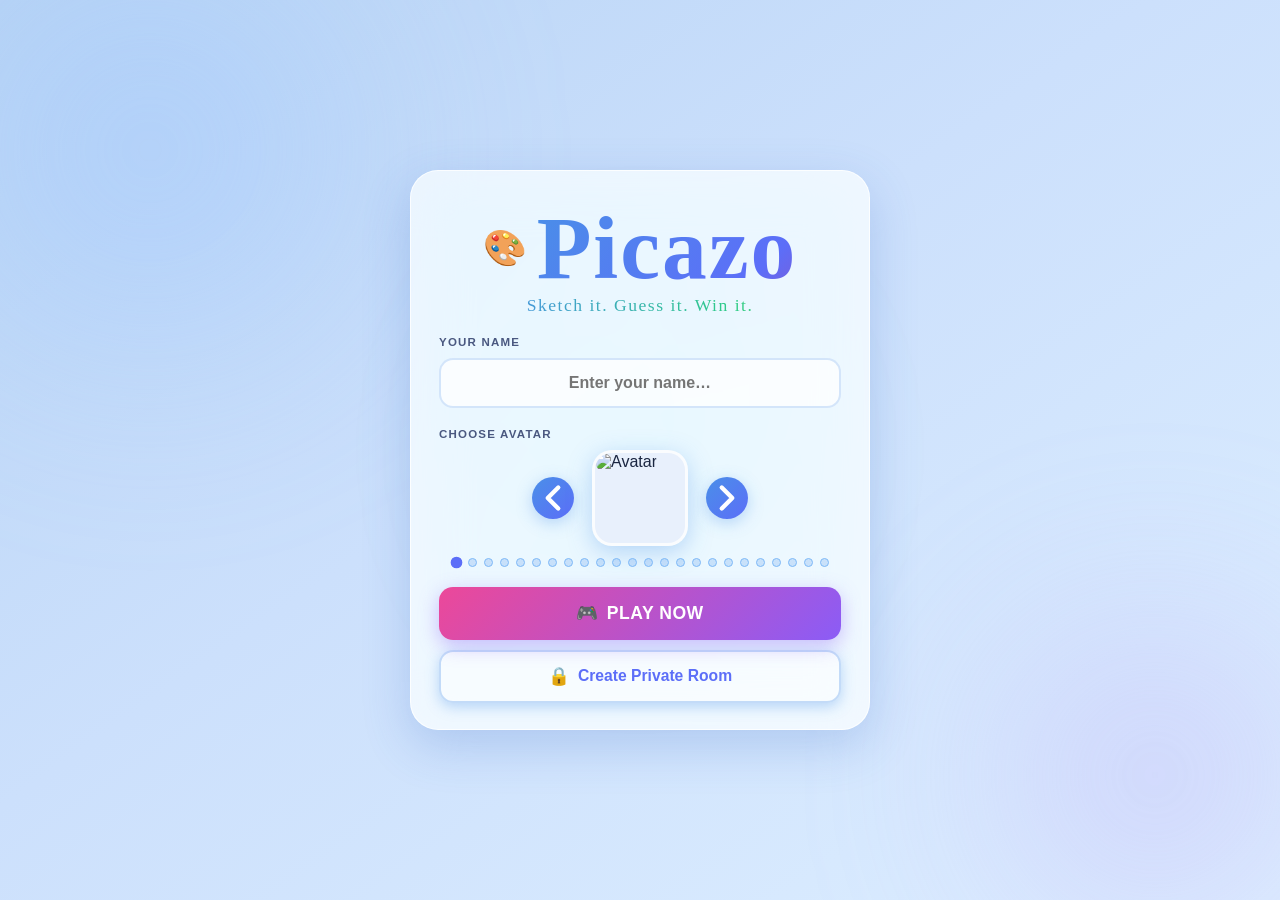
==== commit 19baee2b: "Update index.html" ====
--- a/index.html
+++ b/index.html
@@ -138,8 +138,15 @@
       <div id="word-meta" class="word-meta"></div>
     </div>
 
-    <div class="header-right">
+   <div class="header-right">
       <span id="round-badge" class="round-badge">Round 1/3</span>
+      
+      <button id="btn-theme" class="icon-btn" title="Toggle Dark Mode">
+        <svg id="theme-icon" viewBox="0 0 24 24" fill="none" stroke="currentColor" stroke-width="2.2" stroke-linecap="round" stroke-linejoin="round">
+          <path d="M21 12.79A9 9 0 1 1 11.21 3 7 7 0 0 0 21 12.79z"></path>
+        </svg>
+      </button>
+
       <button id="btn-mute" class="icon-btn" title="Mute/Unmute">
         <svg id="mute-icon" viewBox="0 0 24 24" fill="none" stroke="currentColor" stroke-width="2.2" stroke-linecap="round" stroke-linejoin="round">
           <polygon points="11 5 6 9 2 9 2 15 6 15 11 19 11 5"/>
@@ -147,8 +154,6 @@
         </svg>
       </button>
     </div>
-  </div>
-
   <div class="game-body">
 
     <div id="leaderboard-panel" class="panel glass">
--- a/style.css
+++ b/style.css
@@ -145,30 +145,71 @@
 
 .logo-text {
   font-family: var(--f-display);
-  font-size: 3.8rem;
-  letter-spacing: 3px;
-  background: linear-gradient(135deg, #FF6B6B 0%, #4ECDC4 40%, #45B7D1 70%, #9b59b6 100%);
+  font-size: 5.6rem;
+  letter-spacing: 2px;
+  
+  /* Extended gradient to loop seamlessly back to blue */
+  background: linear-gradient(135deg, #4a8fe8, #5c6ef8, #db2777, #4a8fe8);
+  background-size: 300% 100%;
   -webkit-background-clip: text;
   -webkit-text-fill-color: transparent;
   background-clip: text;
-  filter: drop-shadow(0 3px 12px rgba(78, 205, 196, 0.4));
   line-height: 1;
+  
+  /* Applies the moving gradient and glow */
+  animation: logoGlow 6s ease-in-out infinite;
 }
 
 .lobby-tagline {
-  font-size: 0.95rem;
-  font-weight: 800;
-  color: var(--txt-mid);
+  font-family: var(--f-display);
+  font-size: 1.1rem;
+  font-weight: normal; 
+  text-transform: none;
   letter-spacing: 1.5px;
-  margin-top: 6px;
-  font-style: italic;
-  animation: sharpGlow 3s ease-in-out infinite;
-}
-
-@keyframes sharpGlow {
-  0%, 100% { text-shadow: 0 0 4px rgba(74,143,232,0.2); color: var(--txt-mid); }
-  50% { text-shadow: 0 0 15px rgba(92,110,248,0.9), 0 0 30px rgba(92,110,248,0.6); color: var(--indigo); }
-}
+  margin-top: 2px;
+  
+  /* Extended multi-colored gradient for seamless looping */
+  background: linear-gradient(to right, #4a8fe8, #2ecc87, #f4b942, #ec4899, #5c6ef8, #4a8fe8);
+  background-size: 400% 100%;
+  -webkit-background-clip: text;
+  -webkit-text-fill-color: transparent;
+  background-clip: text;
+  
+  /* Slightly faster animation to contrast the main logo */
+  animation: taglineGlow 4.5s ease-in-out infinite;
+}
+
+/* ── The Animation Keyframes ── */
+@keyframes logoGlow {
+  0% {
+    background-position: 0% 50%;
+    filter: drop-shadow(0 0 8px rgba(74, 143, 232, 0.4)); /* Blue glow */
+  }
+  50% {
+    background-position: 100% 50%;
+    filter: drop-shadow(0 0 20px rgba(219, 39, 119, 0.7)); /* Pink glow */
+  }
+  100% {
+    background-position: 0% 50%;
+    filter: drop-shadow(0 0 8px rgba(74, 143, 232, 0.4)); /* Blue glow */
+  }
+}
+
+@keyframes taglineGlow {
+  0% {
+    background-position: 0% 50%;
+    filter: drop-shadow(0 0 5px rgba(46, 204, 135, 0.4)); /* Green glow */
+  }
+  50% {
+    background-position: 100% 50%;
+    filter: drop-shadow(0 0 15px rgba(92, 110, 248, 0.6)); /* Indigo glow */
+  }
+  100% {
+    background-position: 0% 50%;
+    filter: drop-shadow(0 0 5px rgba(46, 204, 135, 0.4)); /* Green glow */
+  }
+}
+
 
 .section-block {
   width: 100%;
@@ -576,64 +617,92 @@
 }
 #game-canvas.eraser { cursor: cell; }
 
-/* ── TOOLBAR (Centered Layout) ── */
+/* ── TOOLBAR (Full-Width Edge-to-Edge) ── */
 .toolbar-container {
-  display: flex;
-  justify-content: center;
-  width: 100%;
+  display: flex !important;
+  width: 100% !important;
+  justify-content: center !important;
+  flex-shrink: 0 !important;
+}
+
+.toolbar-glass {
+  display: flex !important;
+  width: 100% !important; 
+  align-items: center !important;
+  justify-content: space-between !important; 
+  padding: 8px 16px !important;
+  border-radius: var(--radius-md) !important;
+  background: rgba(255, 255, 255, 0.85) !important;
+  backdrop-filter: blur(28px) saturate(200%) !important;
+  -webkit-backdrop-filter: blur(28px) saturate(200%) !important;
+  border: 1.5px solid rgba(74,143,232,0.22) !important;
+  box-shadow: var(--shadow) !important;
+  min-height: 56px !important;
+}
+
+/* Upgraded Tool Buttons for High Visibility */
+.toolbar-glass .tool-btn {
+  width: 40px; height: 40px; 
+  border-radius: 10px;
+  /* Make them look like distinct physical buttons */
+  border: 1px solid rgba(74,143,232,0.25); 
+  background: #ffffff; 
+  color: #334155; /* Darker, high-contrast grey */
+  cursor: pointer; 
+  display: flex; align-items: center; justify-content: center;
+  transition: var(--transition); 
   flex-shrink: 0;
-}
-
-.toolbar-glass {
-  border-radius: var(--radius-md);
-  padding: 8px 12px;
-  display: inline-flex; align-items: center;
-  gap: 6px;
-  position: relative;
-  overflow: visible;
-  min-height: 52px;
-  background: var(--glass-s);
-  backdrop-filter: blur(28px) saturate(200%);
-  -webkit-backdrop-filter: blur(28px) saturate(200%);
-  border: 1.5px solid var(--border);
-  box-shadow: var(--shadow);
-}
-.toolbar-glass .tool-btn {
-  width: 38px; height: 38px; border-radius: 10px;
-  border: 1px solid rgba(255,255,255,0.4);
-  background: rgba(255,255,255,0.5);
-  color: var(--txt-mid);
-  cursor: pointer; display: flex; align-items: center; justify-content: center;
-  transition: var(--transition); flex-shrink: 0;
-}
-.toolbar-glass .tool-btn svg { width: 17px; height: 17px; }
-.toolbar-glass .tool-btn:hover {
-  background: rgba(255,255,255,0.9);
-  color: var(--txt);
-  transform: translateY(-2px) scale(1.08);
-}
+  box-shadow: 0 2px 6px rgba(0,0,0,0.05); /* Soft drop shadow */
+}
+
+/* Thicker, bolder icons */
+.toolbar-glass .tool-btn svg { 
+  width: 18px; 
+  height: 18px; 
+  stroke-width: 2.2px; 
+}
+
+.toolbar-glass .tool-btn:hover { 
+  background: #f0f4f8; 
+  color: var(--indigo); 
+  transform: translateY(-2px) scale(1.05); 
+  border-color: var(--blue-light);
+}
+
 .toolbar-glass .tool-btn:active { transform: scale(0.92); }
+
 .toolbar-glass .tool-btn.active {
   background: linear-gradient(135deg, var(--blue), var(--indigo));
-  color: #fff; border-color: transparent;
+  color: #fff; 
+  border-color: transparent;
   box-shadow: 0 4px 14px var(--indigo-glow);
 }
-.toolbar-glass .tool-btn.danger { color: var(--red); }
-.toolbar-glass .tool-btn.danger:hover { color: #fff; background: var(--red); border-color: var(--red); }
+
+/* Distinctive Danger/Clear Button */
+.toolbar-glass .tool-btn.danger { 
+  color: #e11d48; 
+  background: #fff1f2; /* Soft permanent red background */
+  border-color: rgba(225, 29, 72, 0.2);
+}
+.toolbar-glass .tool-btn.danger:hover { 
+  color: #fff; 
+  background: var(--red); 
+}
+
 .tool-divider {
-  width: 1.5px; height: 24px;
-  background: rgba(255,255,255,0.15);
+  width: 2px; height: 24px; 
+  background: rgba(74,143,232,0.25); 
   border-radius: 2px; flex-shrink: 0;
-  margin: 0 2px;
-}
-.color-btn { padding: 0; }
+}
+
+.color-btn { padding: 0; background: transparent; border: none; box-shadow: none; }
+.color-btn:hover { background: transparent; border-color: transparent; transform: scale(1.1); }
+
 .color-indicator-ring {
-  width: 24px; height: 24px; border-radius: 50%;
-  border: 2.5px solid rgba(255,255,255,0.7);
+  width: 28px; height: 28px; border-radius: 50%;
+  border: 2px solid #fff; 
   box-shadow: 0 2px 8px rgba(0,0,0,0.3);
-  transition: box-shadow 0.2s;
-}
-
+}
 /* Popups Hovering Over Canvas */
 .popup-over-canvas {
   position: absolute;
@@ -708,27 +777,29 @@
 .chat-msg.system { color: var(--indigo); font-weight: 700; font-style: italic; background: none; padding: 3px 5px; font-size: 0.74rem; }
 .chat-msg.close { background: rgba(244,185,66,0.18); border: 1px solid rgba(244,185,66,0.35); color: #7a5a00; }
 
+/* ── Chat Input Pill ── */
 .chat-form {
   display: flex; gap: 6px; flex-shrink: 0;
+  background: rgba(255,255,255,0.85);
+  border-radius: var(--radius-pill);
+  padding: 6px;
+  border: 2px solid rgba(74,143,232,0.22);
+  transition: all 0.3s var(--spring);
+  box-shadow: 0 4px 12px rgba(0,0,0,0.03);
+}
+.chat-form:focus-within {
+  border-color: var(--indigo);
+  box-shadow: 0 0 0 4px var(--indigo-glow), 0 6px 16px rgba(92,110,248,0.15);
+  transform: translateY(-2px);
 }
 .chat-input {
-  flex: 1; padding: 9px 12px;
-  border-radius: var(--radius-sm);
-  border: 1.5px solid rgba(74,143,232,0.22);
-  background: rgba(255,255,255,0.75);
-  font-family: var(--f-body); font-size: 0.82rem; color: var(--txt);
-  outline: none;
-  transition: border 0.2s, box-shadow 0.2s;
-  min-width: 0;
-}
-.chat-input:focus {
-  border-color: var(--indigo);
-  box-shadow: 0 0 0 3px var(--indigo-glow);
-}
-
-/* Chat Send Button SVG Styled Perfectly */
+  flex: 1; padding: 8px 16px;
+  border: none; background: transparent;
+  font-family: var(--f-body); font-size: 0.95rem; font-weight: 700;
+  color: var(--txt); outline: none; min-width: 0;
+}
 .chat-send-btn {
-  width: 40px; height: 38px; border-radius: var(--radius-sm);
+  width: 42px; height: 42px; border-radius: 50%;
   border: none; padding: 0;
   background: linear-gradient(135deg, var(--blue), var(--indigo));
   color: #fff; cursor: pointer;
@@ -737,8 +808,9 @@
   display: flex; align-items: center; justify-content: center;
   flex-shrink: 0;
 }
-.chat-send-btn:hover { transform: scale(1.05) translateY(-2px); box-shadow: 0 6px 18px var(--indigo-glow); }
+.chat-send-btn:hover { transform: scale(1.08) translateY(-2px); box-shadow: 0 6px 18px var(--indigo-glow); }
 .chat-send-btn:active { transform: scale(0.95); }
+
 
 /* ════════════════════════════════════════════
    CANVAS OVERLAYS
@@ -962,48 +1034,113 @@
   .timer-num { font-size: 0.88rem; }
   .wb-char { font-size: 1.1rem; }
 
-  /* Game body becomes column */
+  /* Game body takes all remaining height */
   .game-body { 
-    flex-direction: column; flex: 1; min-height: 0; gap: 6px; display: flex; 
-  }
-
-  /* Exact 50/50 vertical split layout */
+    flex: 1 1 100%; min-height: 0; gap: 6px; display: flex; 
+    flex-direction: column; padding-bottom: 2px;
+  }
+
+  /* INCREASED CANVAS AREA (60/40 Split instead of 50/50) */
   .canvas-col { 
-    flex: 0 0 calc(50% - 3px); height: calc(50% - 3px); min-height: 0; order: 1; 
-  }
-  .canvas-wrap { flex: 1; }
-
-  /* Toolbar container full width to center it */
-  .toolbar-container { width: 100%; display: flex; justify-content: center; }
+    flex: 0 0 calc(60% - 3px); height: calc(60% - 3px); min-height: 0; order: 1; 
+  }
+  .canvas-wrap { flex: 1; height: 100%; }
+
+/* Toolbar container full width */
+  .toolbar-container { 
+    width: 100% !important; 
+    display: flex !important; 
+  }
 
   /* Toolbar glass mobile updates */
   .toolbar-glass {
-    gap: 5px; padding: 6px 8px; overflow-x: auto;
-    -webkit-overflow-scrolling: touch; justify-content: flex-start; scrollbar-width: none;
+    width: 100% !important;
+    padding: 6px 12px !important;
+    border-radius: var(--radius-sm) !important;
+    justify-content: space-between !important; /* Spreads them perfectly on phone */
   }
   .toolbar-glass::-webkit-scrollbar { display: none; }
-  .toolbar-glass .tool-btn { width: 34px; height: 34px; flex-shrink: 0; }
-  .toolbar-glass .tool-btn svg { width: 15px; height: 15px; }
-
-  /* Bottom exact 50% vertical split */
+  .toolbar-glass .tool-btn { width: 36px !important; height: 36px !important; flex-shrink: 0; }
+  .toolbar-glass .tool-btn svg { width: 16px !important; height: 16px !important; }
+
+  /* Bottom row gets the remaining 40% */
   .bottom-mobile-row {
-    flex: 0 0 calc(50% - 3px); height: calc(50% - 3px); min-height: 0; order: 2; display: flex; gap: 6px;
+    flex: 0 0 calc(40% - 3px); height: calc(40% - 3px); min-height: 0; order: 2; display: flex; gap: 6px;
   }
   #leaderboard-panel, #chat-panel { width: 50%; height: 100%; flex: 1; min-height: 0; }
 
-  /* Prevent page scroll when input focused */
-  .chat-input { font-size: 16px; }
+  /* Full-width seamless pill at the bottom */
+  .chat-form {
+    order: 3; margin-top: auto;
+    background: var(--glass-s);
+    backdrop-filter: blur(28px) saturate(180%);
+    -webkit-backdrop-filter: blur(28px) saturate(180%);
+    box-shadow: var(--shadow);
+  }
+  .chat-input { font-size: 16px; padding: 10px 18px; } /* Prevents iOS auto-zoom */
 
   /* Private modal full-width on mobile */
   .modal-card { padding: 20px 16px; max-height: 95dvh; }
 }
 
+/* ════════════════════════════════════════════
+   DESKTOP LOCKDOWN (MAXIMIZE CANVAS & PANELS)
+════════════════════════════════════════════ */
 @media (min-width: 768px) {
-  #leaderboard-panel { width: 175px; }
-  #chat-panel { width: 210px; }
-}
-
-/* ════════════════════════════════════════════
+  /* Force game screen to take exactly 100% of screen height */
+  #screen-game.active {
+    height: 100dvh !important;
+    overflow: hidden;
+  }
+
+  /* Force game body to stretch all the way down */
+  .game-body { 
+    flex: 1 1 100% !important;
+    height: 100% !important; 
+    flex-direction: row !important; 
+    align-items: stretch !important; 
+    padding-bottom: 0 !important;
+  }
+  
+  /* Lock Leaderboard and force it to bottom */
+  #leaderboard-panel { 
+    order: 1 !important; 
+    flex: 0 0 240px !important; 
+    width: 240px !important; 
+    max-width: 240px !important;
+    height: 100% !important; 
+  }
+  
+  /* Stretch Canvas to fill all vertical space */
+  .canvas-col { 
+    order: 2 !important; 
+    flex: 1 1 auto !important; 
+    min-width: 400px !important;
+    height: 100% !important; 
+    display: flex !important;
+    flex-direction: column !important;
+  }
+  .canvas-wrap {
+    flex: 1 1 100% !important; 
+    height: 100% !important;
+  }
+  
+  /* Lock Chat and force it to bottom */
+  #chat-panel { 
+    order: 3 !important; 
+    flex: 0 0 280px !important; 
+    width: 280px !important; 
+    max-width: 280px !important;
+    height: 100% !important; 
+  }
+  
+  /* Desktop Chat Pill Fix */
+  .chat-form {
+    order: unset !important;
+    margin-top: auto !important; 
+    border-radius: var(--radius-pill) !important;
+  }
+}/* ════════════════════════════════════════════
    MISC ANIMATIONS
 ════════════════════════════════════════════ */
 @keyframes floatUp {
@@ -1016,4 +1153,42 @@
   color: var(--green);
   text-shadow: 0 2px 8px rgba(46,204,135,0.5);
   animation: floatUp 1.2s var(--ease-out) forwards;
-}
+   }
+  /* Exact vertical split layout adjusted to fit the new footer pill */
+  .canvas-col { 
+    flex: 0 0 calc(50% - 32px); height: calc(50% - 32px); min-height: 0; order: 1; 
+  }
+  .canvas-wrap { flex: 1; }
+
+  /* Toolbar container full width to center it */
+  .toolbar-container { width: 100%; display: flex; justify-content: center; }
+
+  /* Toolbar glass mobile updates */
+  .toolbar-glass {
+    gap: 5px; padding: 6px 8px; overflow-x: auto;
+    -webkit-overflow-scrolling: touch; justify-content: flex-start; scrollbar-width: none;
+  }
+  .toolbar-glass::-webkit-scrollbar { display: none; }
+  .toolbar-glass .tool-btn { width: 34px; height: 34px; flex-shrink: 0; }
+  .toolbar-glass .tool-btn svg { width: 15px; height: 15px; }
+
+  /* Bottom exact vertical split adjusted for the pill */
+  .bottom-mobile-row {
+    flex: 0 0 calc(50% - 32px); height: calc(50% - 32px); min-height: 0; order: 2; display: flex; gap: 6px;
+  }
+  #leaderboard-panel, #chat-panel { width: 50%; height: 100%; flex: 1; min-height: 0; }
+
+  /* Full-width seamless pill at the bottom */
+  .chat-form {
+    order: 3; /* Locks it to the absolute bottom */
+    margin-top: 2px;
+    background: var(--glass-s);
+    backdrop-filter: blur(28px) saturate(180%);
+    -webkit-backdrop-filter: blur(28px) saturate(180%);
+    box-shadow: var(--shadow);
+  }
+  .chat-input { font-size: 16px; padding: 10px 18px; } /* 16px prevents iOS zoom */
+
+  /* Private modal full-width on mobile */
+  .modal-card { padding: 20px 16px; max-height: 95dvh; }
+
